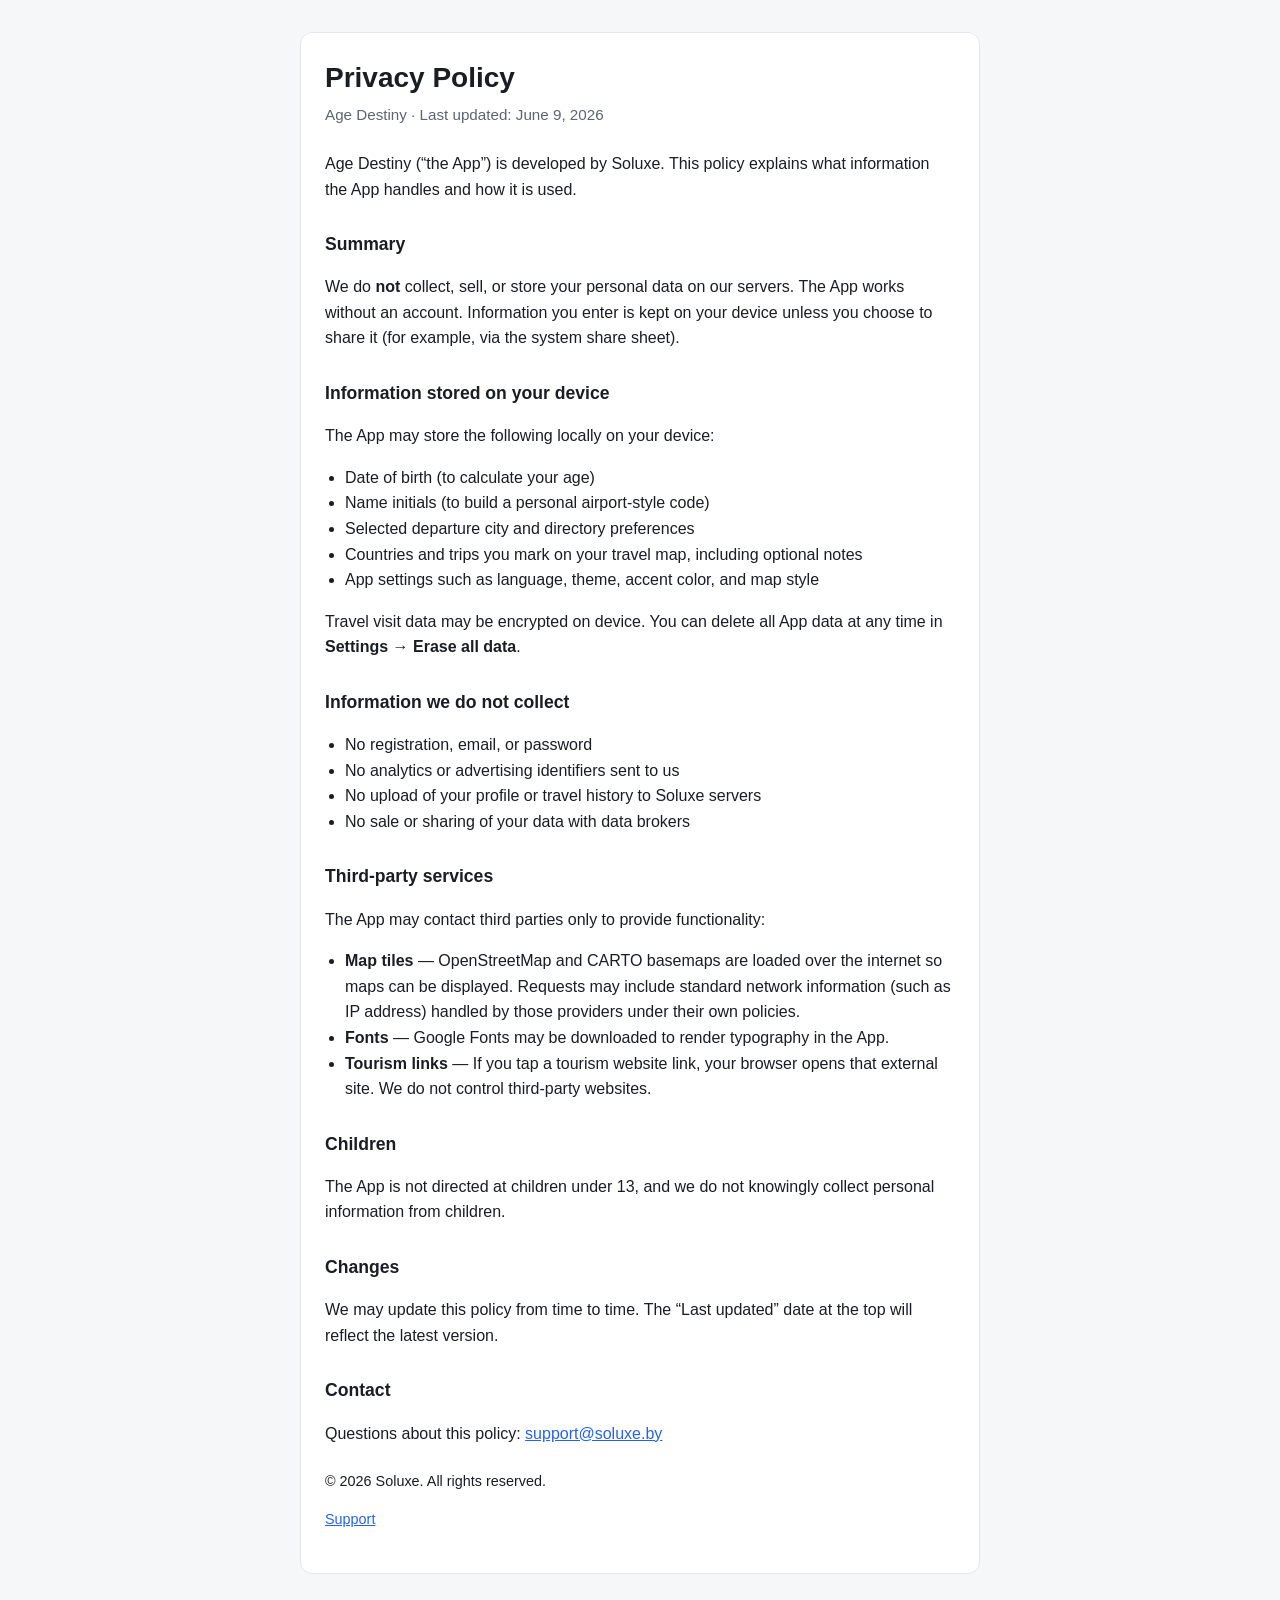
==== privacy.html @ b94bc3d9 "App Privacy" ====
<!DOCTYPE html>
<html lang="en">
<head>
  <meta charset="utf-8">
  <meta name="viewport" content="width=device-width, initial-scale=1">
  <title>Privacy Policy — Age Destiny</title>
  <style>
    :root {
      color-scheme: light dark;
      --bg: #f6f7f9;
      --card: #ffffff;
      --text: #1a1d21;
      --muted: #5c6570;
      --accent: #2563eb;
      --border: #e4e8ee;
    }
    @media (prefers-color-scheme: dark) {
      :root {
        --bg: #0f1114;
        --card: #171a1f;
        --text: #eef1f5;
        --muted: #9aa3ad;
        --accent: #60a5fa;
        --border: #2a3038;
      }
    }
    * { box-sizing: border-box; }
    body {
      margin: 0;
      font-family: -apple-system, BlinkMacSystemFont, "Segoe UI", Roboto, Helvetica, Arial, sans-serif;
      line-height: 1.6;
      color: var(--text);
      background: var(--bg);
    }
    main {
      max-width: 720px;
      margin: 0 auto;
      padding: 32px 20px 48px;
    }
    .card {
      background: var(--card);
      border: 1px solid var(--border);
      border-radius: 12px;
      padding: 28px 24px;
    }
    h1 {
      margin: 0 0 8px;
      font-size: 1.75rem;
      line-height: 1.2;
    }
    .meta {
      margin: 0 0 24px;
      color: var(--muted);
      font-size: 0.95rem;
    }
    h2 {
      margin: 28px 0 10px;
      font-size: 1.1rem;
    }
    p, li { color: var(--text); }
    ul { padding-left: 1.25rem; }
    a { color: var(--accent); }
    footer {
      margin-top: 24px;
      color: var(--muted);
      font-size: 0.9rem;
    }
  </style>
</head>
<body>
  <main>
    <article class="card">
      <h1>Privacy Policy</h1>
      <p class="meta">Age Destiny · Last updated: June 9, 2026</p>

      <p>
        Age Destiny (&ldquo;the App&rdquo;) is developed by Soluxe. This policy explains what
        information the App handles and how it is used.
      </p>

      <h2>Summary</h2>
      <p>
        We do <strong>not</strong> collect, sell, or store your personal data on our servers.
        The App works without an account. Information you enter is kept on your device unless
        you choose to share it (for example, via the system share sheet).
      </p>

      <h2>Information stored on your device</h2>
      <p>The App may store the following locally on your device:</p>
      <ul>
        <li>Date of birth (to calculate your age)</li>
        <li>Name initials (to build a personal airport-style code)</li>
        <li>Selected departure city and directory preferences</li>
        <li>Countries and trips you mark on your travel map, including optional notes</li>
        <li>App settings such as language, theme, accent color, and map style</li>
      </ul>
      <p>
        Travel visit data may be encrypted on device. You can delete all App data at any time
        in <strong>Settings → Erase all data</strong>.
      </p>

      <h2>Information we do not collect</h2>
      <ul>
        <li>No registration, email, or password</li>
        <li>No analytics or advertising identifiers sent to us</li>
        <li>No upload of your profile or travel history to Soluxe servers</li>
        <li>No sale or sharing of your data with data brokers</li>
      </ul>

      <h2>Third-party services</h2>
      <p>The App may contact third parties only to provide functionality:</p>
      <ul>
        <li>
          <strong>Map tiles</strong> — OpenStreetMap and CARTO basemaps are loaded over the
          internet so maps can be displayed. Requests may include standard network information
          (such as IP address) handled by those providers under their own policies.
        </li>
        <li>
          <strong>Fonts</strong> — Google Fonts may be downloaded to render typography in the App.
        </li>
        <li>
          <strong>Tourism links</strong> — If you tap a tourism website link, your browser opens
          that external site. We do not control third-party websites.
        </li>
      </ul>

      <h2>Children</h2>
      <p>
        The App is not directed at children under 13, and we do not knowingly collect personal
        information from children.
      </p>

      <h2>Changes</h2>
      <p>
        We may update this policy from time to time. The &ldquo;Last updated&rdquo; date at the top
        will reflect the latest version.
      </p>

      <h2>Contact</h2>
      <p>
        Questions about this policy:
        <a href="mailto:support@soluxe.by">support@soluxe.by</a>
      </p>

      <footer>
        <p>© 2026 Soluxe. All rights reserved.</p>
        <p><a href="support.html">Support</a></p>
      </footer>
    </article>
  </main>
</body>
</html>
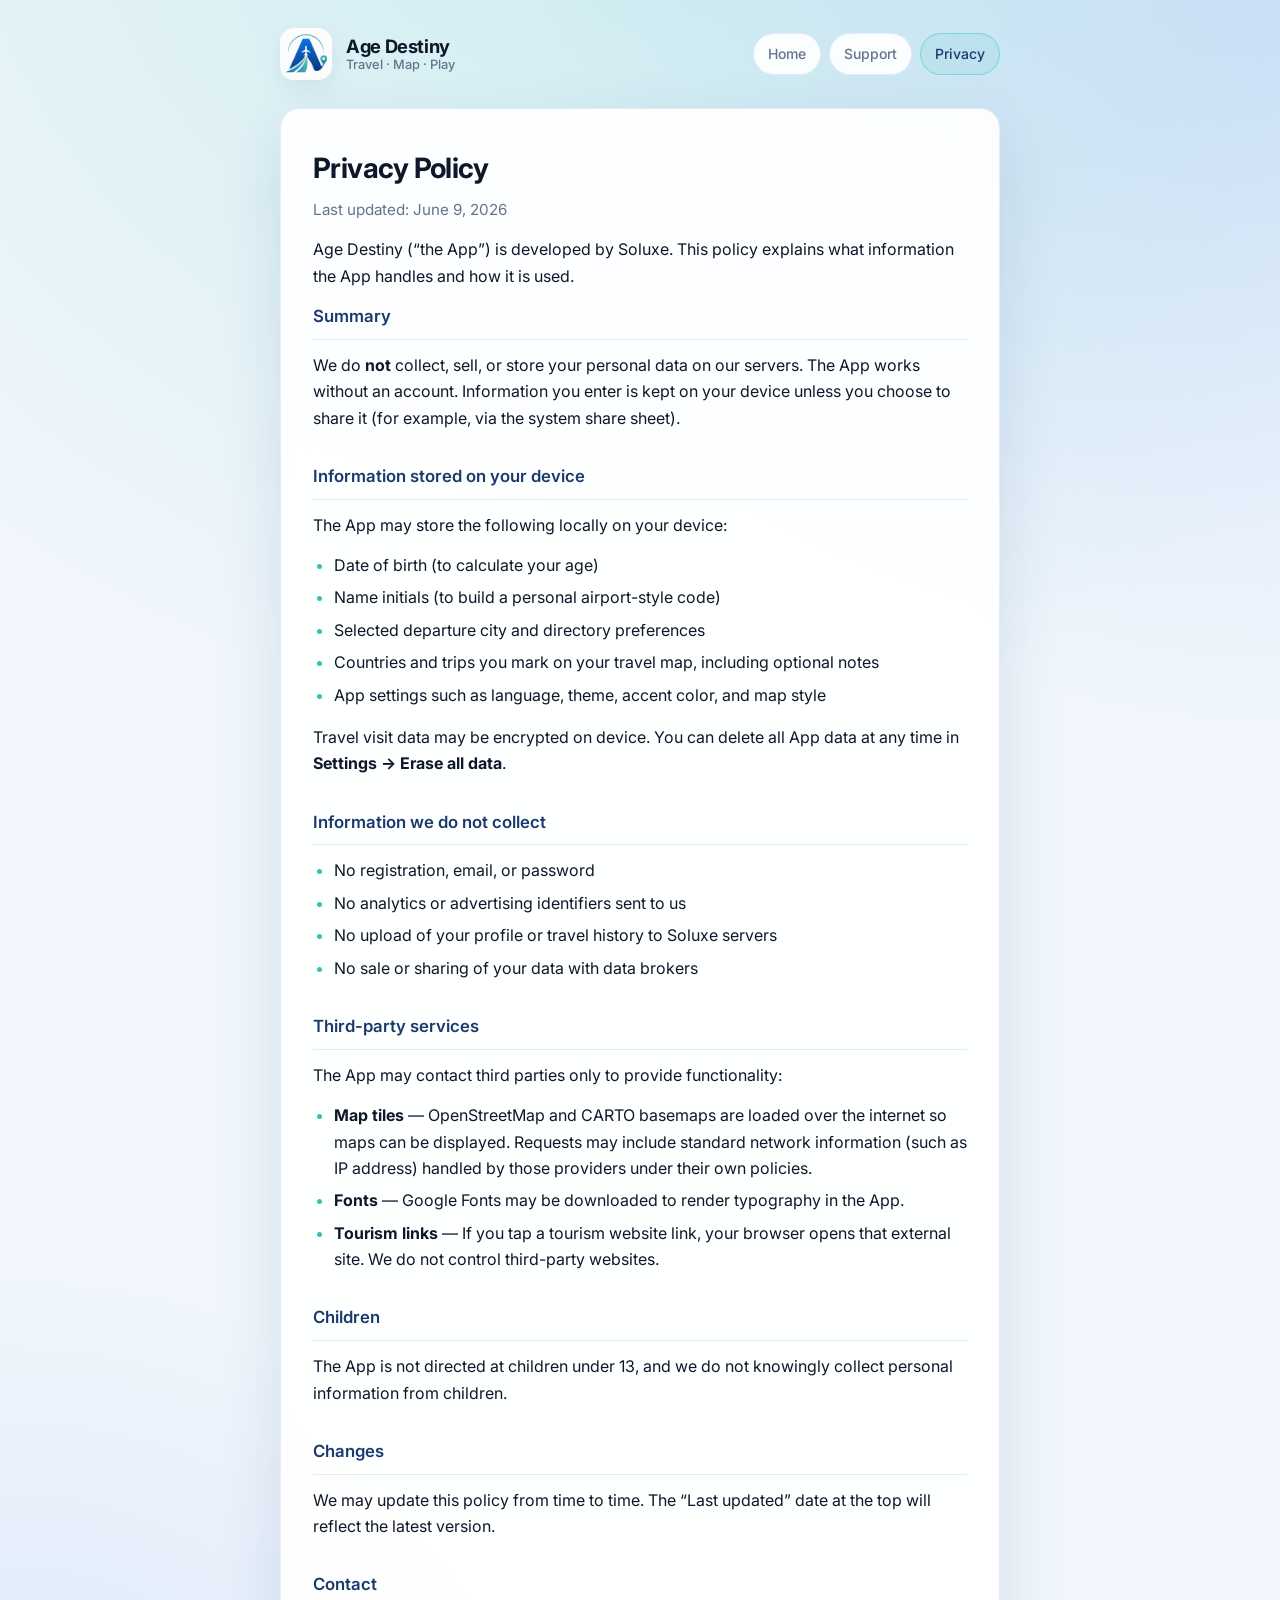
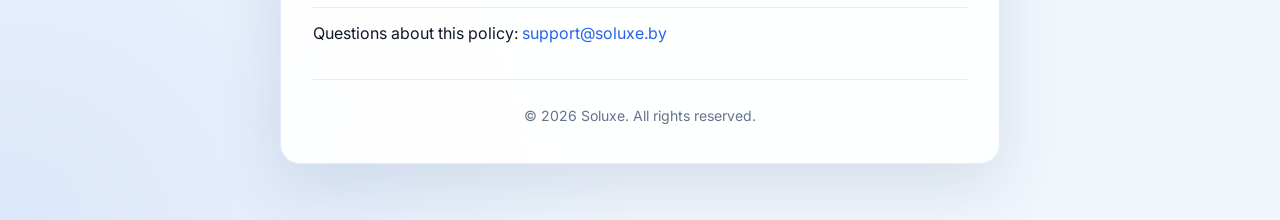
==== commit 372b59a8: "Update pages" ====
--- a/privacy.html
+++ b/privacy.html
@@ -4,74 +4,29 @@
   <meta charset="utf-8">
   <meta name="viewport" content="width=device-width, initial-scale=1">
   <title>Privacy Policy — Age Destiny</title>
-  <style>
-    :root {
-      color-scheme: light dark;
-      --bg: #f6f7f9;
-      --card: #ffffff;
-      --text: #1a1d21;
-      --muted: #5c6570;
-      --accent: #2563eb;
-      --border: #e4e8ee;
-    }
-    @media (prefers-color-scheme: dark) {
-      :root {
-        --bg: #0f1114;
-        --card: #171a1f;
-        --text: #eef1f5;
-        --muted: #9aa3ad;
-        --accent: #60a5fa;
-        --border: #2a3038;
-      }
-    }
-    * { box-sizing: border-box; }
-    body {
-      margin: 0;
-      font-family: -apple-system, BlinkMacSystemFont, "Segoe UI", Roboto, Helvetica, Arial, sans-serif;
-      line-height: 1.6;
-      color: var(--text);
-      background: var(--bg);
-    }
-    main {
-      max-width: 720px;
-      margin: 0 auto;
-      padding: 32px 20px 48px;
-    }
-    .card {
-      background: var(--card);
-      border: 1px solid var(--border);
-      border-radius: 12px;
-      padding: 28px 24px;
-    }
-    h1 {
-      margin: 0 0 8px;
-      font-size: 1.75rem;
-      line-height: 1.2;
-    }
-    .meta {
-      margin: 0 0 24px;
-      color: var(--muted);
-      font-size: 0.95rem;
-    }
-    h2 {
-      margin: 28px 0 10px;
-      font-size: 1.1rem;
-    }
-    p, li { color: var(--text); }
-    ul { padding-left: 1.25rem; }
-    a { color: var(--accent); }
-    footer {
-      margin-top: 24px;
-      color: var(--muted);
-      font-size: 0.9rem;
-    }
-  </style>
+  <link rel="icon" href="logo.png" type="image/png">
+  <link rel="stylesheet" href="site.css">
 </head>
 <body>
-  <main>
+  <div class="wrap">
+    <header class="site-header">
+      <a class="brand" href="index.html">
+        <img src="logo.png" width="52" height="52" alt="Age Destiny">
+        <span class="brand-text">
+          <span class="brand-name">Age Destiny</span>
+          <span class="brand-sub">Travel · Map · Play</span>
+        </span>
+      </a>
+      <nav class="nav" aria-label="Site">
+        <a href="index.html">Home</a>
+        <a href="support.html">Support</a>
+        <a href="privacy.html" class="active">Privacy</a>
+      </nav>
+    </header>
+
     <article class="card">
-      <h1>Privacy Policy</h1>
-      <p class="meta">Age Destiny · Last updated: June 9, 2026</p>
+      <h1 class="page-title">Privacy Policy</h1>
+      <p class="page-meta">Last updated: June 9, 2026</p>
 
       <p>
         Age Destiny (&ldquo;the App&rdquo;) is developed by Soluxe. This policy explains what
@@ -142,11 +97,10 @@
         <a href="mailto:support@soluxe.by">support@soluxe.by</a>
       </p>
 
-      <footer>
+      <footer class="site-footer">
         <p>© 2026 Soluxe. All rights reserved.</p>
-        <p><a href="support.html">Support</a></p>
       </footer>
     </article>
-  </main>
+  </div>
 </body>
 </html>
--- a/site.css
+++ b/site.css
@@ -0,0 +1,344 @@
+@import url('https://fonts.googleapis.com/css2?family=Inter:wght@400;500;600;700&display=swap');
+
+:root {
+  color-scheme: light;
+  --navy: #1a3a6e;
+  --navy-deep: #0f2447;
+  --blue: #2563eb;
+  --blue-bright: #3b82f6;
+  --teal: #2ec4b6;
+  --teal-soft: #5eead4;
+  --sky: #e8f4fc;
+  --bg: #f0f6fc;
+  --card: rgba(255, 255, 255, 0.92);
+  --text: #0f172a;
+  --muted: #64748b;
+  --border: rgba(37, 99, 235, 0.12);
+  --shadow: 0 24px 64px rgba(26, 58, 110, 0.12);
+  --shadow-sm: 0 8px 24px rgba(26, 58, 110, 0.08);
+  --radius: 20px;
+  --radius-sm: 12px;
+}
+
+@media (prefers-color-scheme: dark) {
+  :root {
+    color-scheme: dark;
+    --bg: #070d18;
+    --card: rgba(15, 28, 52, 0.88);
+    --text: #f1f5f9;
+    --muted: #94a3b8;
+    --border: rgba(94, 234, 212, 0.14);
+    --shadow: 0 24px 64px rgba(0, 0, 0, 0.45);
+    --shadow-sm: 0 8px 24px rgba(0, 0, 0, 0.3);
+    --sky: #0c1628;
+  }
+}
+
+* { box-sizing: border-box; }
+
+html { scroll-behavior: smooth; }
+
+body {
+  margin: 0;
+  min-height: 100vh;
+  font-family: 'Inter', -apple-system, BlinkMacSystemFont, 'Segoe UI', Roboto, sans-serif;
+  line-height: 1.65;
+  color: var(--text);
+  background:
+    radial-gradient(ellipse 80% 50% at 50% -10%, rgba(46, 196, 182, 0.18), transparent),
+    radial-gradient(ellipse 60% 40% at 100% 0%, rgba(37, 99, 235, 0.14), transparent),
+    radial-gradient(ellipse 50% 30% at 0% 100%, rgba(37, 99, 235, 0.1), transparent),
+    var(--bg);
+}
+
+a {
+  color: var(--blue);
+  text-decoration: none;
+  transition: color 0.15s ease;
+}
+
+a:hover { color: var(--teal); }
+
+.wrap {
+  max-width: 760px;
+  margin: 0 auto;
+  padding: 28px 20px 56px;
+}
+
+/* Header */
+.site-header {
+  display: flex;
+  align-items: center;
+  justify-content: space-between;
+  gap: 16px;
+  margin-bottom: 28px;
+}
+
+.brand {
+  display: flex;
+  align-items: center;
+  gap: 14px;
+  color: inherit;
+}
+
+.brand:hover { color: inherit; }
+
+.brand img {
+  width: 52px;
+  height: 52px;
+  border-radius: 14px;
+  box-shadow: var(--shadow-sm);
+}
+
+.brand-text {
+  display: flex;
+  flex-direction: column;
+  line-height: 1.2;
+}
+
+.brand-name {
+  font-weight: 700;
+  font-size: 1.15rem;
+  letter-spacing: -0.02em;
+}
+
+.brand-sub {
+  font-size: 0.8rem;
+  color: var(--muted);
+  font-weight: 500;
+}
+
+.nav {
+  display: flex;
+  flex-wrap: wrap;
+  gap: 8px;
+}
+
+.nav a {
+  font-size: 0.875rem;
+  font-weight: 500;
+  padding: 8px 14px;
+  border-radius: 999px;
+  color: var(--muted);
+  background: var(--card);
+  border: 1px solid var(--border);
+  backdrop-filter: blur(8px);
+}
+
+.nav a:hover,
+.nav a.active {
+  color: var(--navy);
+  border-color: rgba(46, 196, 182, 0.45);
+  background: rgba(46, 196, 182, 0.1);
+}
+
+@media (prefers-color-scheme: dark) {
+  .nav a:hover,
+  .nav a.active {
+    color: var(--teal-soft);
+  }
+}
+
+/* Card */
+.card {
+  background: var(--card);
+  border: 1px solid var(--border);
+  border-radius: var(--radius);
+  padding: 36px 32px;
+  box-shadow: var(--shadow);
+  backdrop-filter: blur(12px);
+}
+
+@media (max-width: 520px) {
+  .card { padding: 28px 20px; }
+  .site-header { flex-direction: column; align-items: flex-start; }
+}
+
+/* Hero (index) */
+.hero {
+  text-align: center;
+  margin-bottom: 32px;
+}
+
+.hero-logo {
+  width: 112px;
+  height: 112px;
+  border-radius: 28px;
+  box-shadow: var(--shadow);
+  margin-bottom: 20px;
+}
+
+.hero h1 {
+  margin: 0 0 12px;
+  font-size: clamp(1.85rem, 5vw, 2.35rem);
+  font-weight: 700;
+  letter-spacing: -0.03em;
+  line-height: 1.15;
+  background: linear-gradient(135deg, var(--navy) 0%, var(--blue) 55%, var(--teal) 100%);
+  -webkit-background-clip: text;
+  -webkit-text-fill-color: transparent;
+  background-clip: text;
+}
+
+@media (prefers-color-scheme: dark) {
+  .hero h1 {
+    background: linear-gradient(135deg, #e2e8f0 0%, var(--blue-bright) 50%, var(--teal-soft) 100%);
+    -webkit-background-clip: text;
+    background-clip: text;
+  }
+}
+
+.tagline {
+  margin: 0 auto;
+  max-width: 28em;
+  color: var(--muted);
+  font-size: 1.08rem;
+}
+
+/* Features grid */
+.features {
+  display: grid;
+  grid-template-columns: repeat(auto-fit, minmax(200px, 1fr));
+  gap: 14px;
+  margin: 28px 0 0;
+  padding: 0;
+  list-style: none;
+}
+
+.feature {
+  padding: 18px 16px;
+  border-radius: var(--radius-sm);
+  background: linear-gradient(145deg, rgba(37, 99, 235, 0.06), rgba(46, 196, 182, 0.06));
+  border: 1px solid var(--border);
+}
+
+.feature strong {
+  display: block;
+  font-size: 0.92rem;
+  margin-bottom: 4px;
+  color: var(--navy);
+}
+
+@media (prefers-color-scheme: dark) {
+  .feature strong { color: var(--teal-soft); }
+}
+
+.feature span {
+  font-size: 0.85rem;
+  color: var(--muted);
+  line-height: 1.45;
+}
+
+.intro-text {
+  margin: 0;
+  font-size: 1.02rem;
+  color: var(--text);
+}
+
+/* Page titles (privacy, support) */
+.page-title {
+  margin: 0 0 6px;
+  font-size: 1.75rem;
+  font-weight: 700;
+  letter-spacing: -0.02em;
+}
+
+.page-meta {
+  margin: 0 0 28px;
+  color: var(--muted);
+  font-size: 0.95rem;
+}
+
+.card h2 {
+  margin: 32px 0 12px;
+  font-size: 1.05rem;
+  font-weight: 600;
+  color: var(--navy);
+  padding-bottom: 8px;
+  border-bottom: 1px solid var(--border);
+}
+
+.card h2:first-of-type { margin-top: 0; }
+
+.card p { margin: 0 0 14px; }
+
+.card ul,
+.card ol {
+  margin: 0 0 16px;
+  padding-left: 1.3rem;
+}
+
+.card li { margin-bottom: 6px; }
+
+.card li::marker { color: var(--teal); }
+
+/* FAQ */
+.faq-item {
+  padding: 16px 0;
+  border-bottom: 1px solid var(--border);
+}
+
+.faq-item:last-of-type { border-bottom: none; }
+
+.faq-item strong {
+  display: block;
+  margin-bottom: 6px;
+  color: var(--navy);
+}
+
+@media (prefers-color-scheme: dark) {
+  .faq-item strong { color: var(--teal-soft); }
+}
+
+.faq-item p { margin: 0; color: var(--muted); }
+
+/* Contact box */
+.contact-box {
+  margin: 12px 0 20px;
+  padding: 20px 22px;
+  border-radius: var(--radius-sm);
+  background: linear-gradient(135deg, rgba(37, 99, 235, 0.08), rgba(46, 196, 182, 0.08));
+  border: 1px solid var(--border);
+  text-align: center;
+}
+
+.contact-box a {
+  font-weight: 600;
+  font-size: 1.05rem;
+}
+
+/* Footer */
+.site-footer {
+  margin-top: 32px;
+  padding-top: 24px;
+  border-top: 1px solid var(--border);
+  text-align: center;
+  color: var(--muted);
+  font-size: 0.88rem;
+}
+
+.site-footer p { margin: 0; }
+
+.badge-row {
+  display: flex;
+  flex-wrap: wrap;
+  justify-content: center;
+  gap: 10px;
+  margin-top: 20px;
+}
+
+.badge {
+  font-size: 0.78rem;
+  font-weight: 600;
+  letter-spacing: 0.04em;
+  text-transform: uppercase;
+  padding: 6px 12px;
+  border-radius: 999px;
+  color: var(--navy);
+  background: rgba(46, 196, 182, 0.15);
+  border: 1px solid rgba(46, 196, 182, 0.35);
+}
+
+@media (prefers-color-scheme: dark) {
+  .badge { color: var(--teal-soft); }
+}
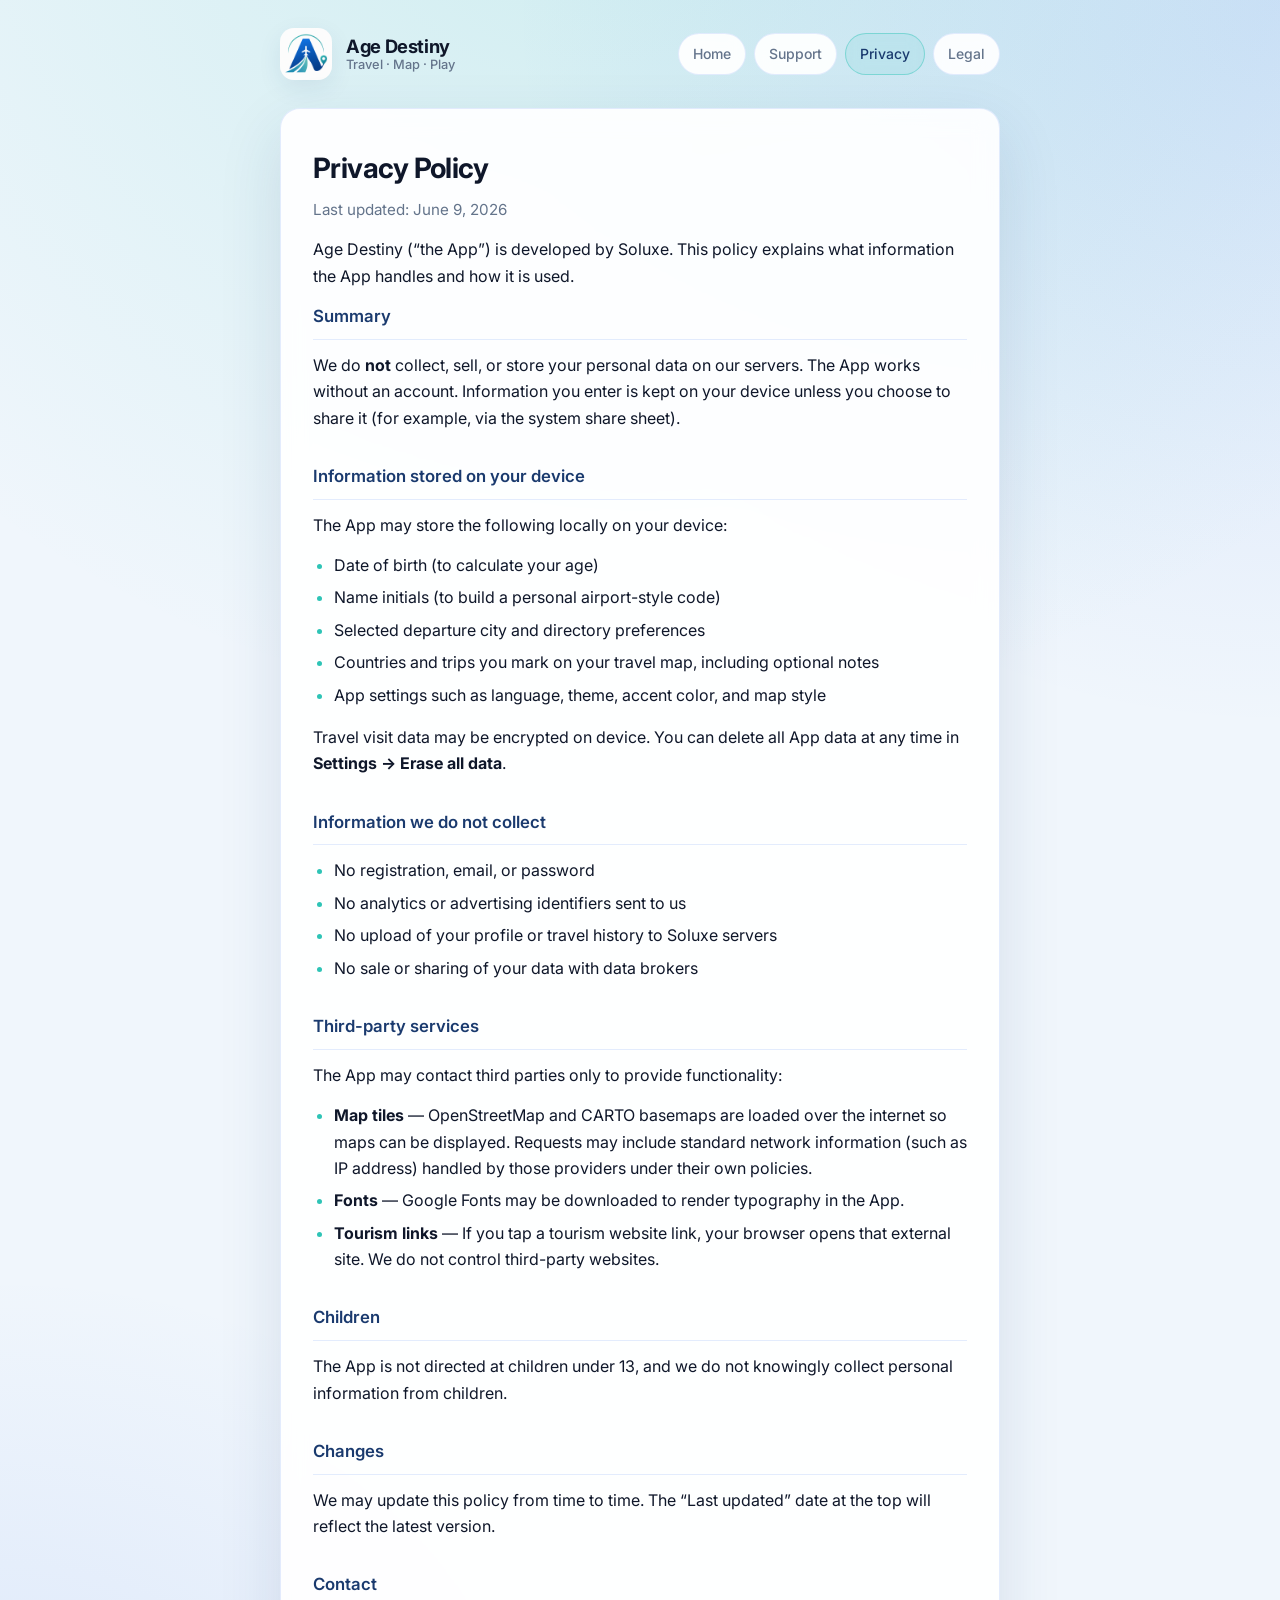
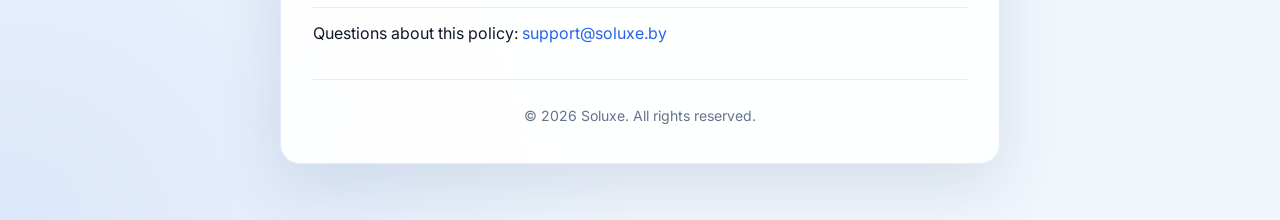
==== commit 554ac6b7: "Secure" ====
--- a/privacy.html
+++ b/privacy.html
@@ -21,6 +21,7 @@
         <a href="index.html">Home</a>
         <a href="support.html">Support</a>
         <a href="privacy.html" class="active">Privacy</a>
+        <a href="legal.html">Legal</a>
       </nav>
     </header>
 
--- a/site.css
+++ b/site.css
@@ -260,6 +260,33 @@
 
 .card h2:first-of-type { margin-top: 0; }
 
+.card h3 {
+  margin: 22px 0 8px;
+  font-size: 0.98rem;
+  font-weight: 600;
+  color: var(--text);
+}
+
+@media (prefers-color-scheme: dark) {
+  .card h3 { color: #e2e8f0; }
+}
+
+/* Legal page table of contents */
+.legal-toc {
+  margin: 8px 0 24px;
+  padding: 18px 20px;
+  list-style: none;
+  border-radius: var(--radius-sm);
+  background: linear-gradient(135deg, rgba(37, 99, 235, 0.06), rgba(46, 196, 182, 0.06));
+  border: 1px solid var(--border);
+}
+
+.legal-toc li { margin-bottom: 6px; }
+
+.legal-toc li:last-child { margin-bottom: 0; }
+
+.legal-toc a { font-weight: 600; }
+
 .card p { margin: 0 0 14px; }
 
 .card ul,
